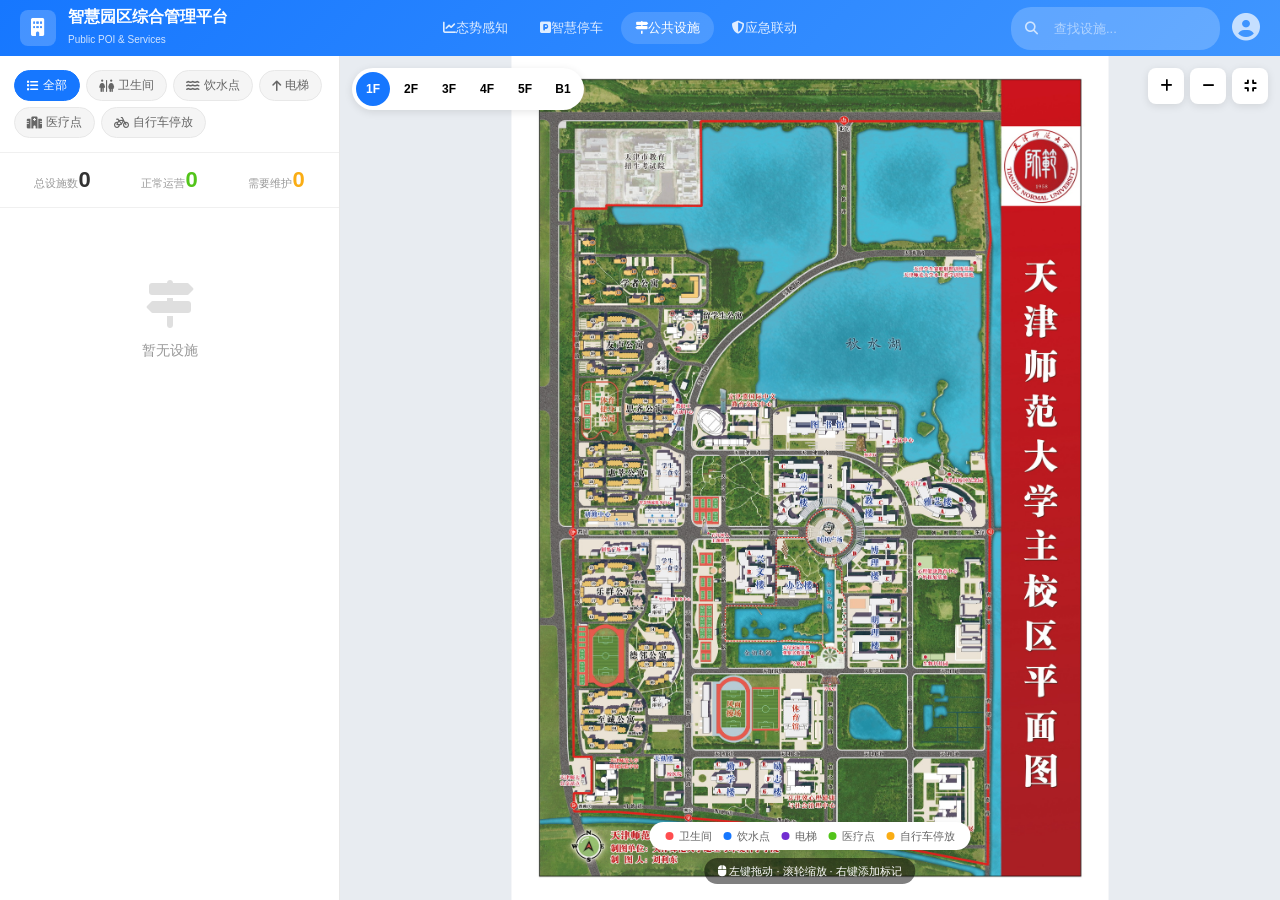
==== facilities.html @ be3532a8 "Initial commit" ====
<!DOCTYPE html>
<html lang="zh-CN">
<head>
    <meta charset="UTF-8">
    <meta name="viewport" content="width=device-width, initial-scale=1.0">
    <title>公共设施检索 - 智慧园区系统</title>
    
    <link rel="stylesheet" href="css/common.css">
    <link rel="stylesheet" href="css/components.css">
    <link rel="stylesheet" href="css/pages/facilities.css">
    
    <link rel="stylesheet" href="https://cdnjs.cloudflare.com/ajax/libs/font-awesome/6.4.0/css/all.min.css">
</head>
<body class="facilities-page">
    <!-- 顶部导航栏 -->
    <header class="app-header">
        <div class="header-left">
            <div class="logo"><i class="fas fa-building"></i></div>
            <div class="header-title">
                <h1>智慧园区综合管理平台</h1>
                <span class="subtitle">Public POI & Services</span>
            </div>
        </div>
        <nav class="header-nav">
            <a href="index.html"><i class="fas fa-chart-line"></i>态势感知</a>
            <a href="parking.html"><i class="fas fa-parking"></i>智慧停车</a>
            <a href="facilities.html" class="active"><i class="fas fa-map-signs"></i>公共设施</a>
            <a href="operator.html"><i class="fas fa-shield-alt"></i>应急联动</a>
        </nav>
        <div class="header-right">
            <div class="search-box">
                <i class="fas fa-search"></i>
                <input type="text" id="searchInput" placeholder="查找设施..." autocomplete="off">
            </div>
            <div class="user-avatar">
                <i class="fas fa-user-circle"></i>
            </div>
        </div>
    </header>
    
    <!-- 主内容区 -->
    <main class="app-main">
        <!-- 左侧设施列表 -->
        <aside class="facilities-sidebar">
            <div class="category-tabs">
                <button class="category-btn active" data-category="all"><i class="fas fa-list"></i>全部</button>
                <button class="category-btn" data-category="toilet"><i class="fas fa-restroom"></i>卫生间</button>
                <button class="category-btn" data-category="water"><i class="fas fa-water"></i>饮水点</button>
                <button class="category-btn" data-category="elevator"><i class="fas fa-arrow-up"></i>电梯</button>
                <button class="category-btn" data-category="medical"><i class="fas fa-hospital"></i>医疗点</button>
                <button class="category-btn" data-category="bike"><i class="fas fa-bicycle"></i>自行车停放</button>
            </div>
            <div class="stats-summary">
                <div class="stat-item"><span class="stat-label">总设施数</span><span class="stat-value" id="totalCount">0</span></div>
                <div class="stat-item"><span class="stat-label">正常运营</span><span class="stat-value success" id="normalCount">0</span></div>
                <div class="stat-item"><span class="stat-label">需要维护</span><span class="stat-value warning" id="maintenanceCount">0</span></div>
            </div>
            <div class="facilities-list" id="facilitiesList"></div>
        </aside>
        
        <!-- 右侧图片区域 -->
        <section class="map-section">
            <div class="map-toolbar-top">
                <div class="floor-switcher">
                    <button class="floor-btn active" data-floor="1">1F</button>
                    <button class="floor-btn" data-floor="2">2F</button>
                    <button class="floor-btn" data-floor="3">3F</button>
                    <button class="floor-btn" data-floor="4">4F</button>
                    <button class="floor-btn" data-floor="5">5F</button>
                    <button class="floor-btn" data-floor="B1">B1</button>
                </div>
                <div class="map-controls">
                    <button class="control-btn" onclick="zoomIn()"><i class="fas fa-plus"></i></button>
                    <button class="control-btn" onclick="zoomOut()"><i class="fas fa-minus"></i></button>
                    <button class="control-btn" onclick="resetView()"><i class="fas fa-compress"></i></button>
                </div>
            </div>
            
            <div id="mapContainer" class="image-container">
                <img id="campusImage" src="assets/images/campus-map.jpg" alt="园区平面图">
                <div id="markersLayer"></div>
                <div class="map-hint">
                    <i class="fas fa-mouse"></i> 左键拖动 · 滚轮缩放 · 右键添加标记
                </div>
            </div>
            
            <div class="map-legend">
                <div class="legend-item"><span class="legend-dot toilet"></span>卫生间</div>
                <div class="legend-item"><span class="legend-dot water"></span>饮水点</div>
                <div class="legend-item"><span class="legend-dot elevator"></span>电梯</div>
                <div class="legend-item"><span class="legend-dot medical"></span>医疗点</div>
                <div class="legend-item"><span class="legend-dot bike"></span>自行车停放</div>
            </div>
        </section>
    </main>
    
    <!-- 模态框 -->
    <div id="facilityModal" class="modal-overlay" style="display:none;">
        <div class="modal">
            <div class="modal-header">
                <h3 id="modalTitle">设施详情</h3>
                <button class="modal-close" onclick="closeFacilityModal()"><i class="fas fa-times"></i></button>
            </div>
            <div class="modal-body" id="modalBody"></div>
            <div class="modal-footer">
                <button class="btn btn-outline" onclick="closeFacilityModal()">关闭</button>
                <button class="btn btn-primary" onclick="navigateToFacility()"><i class="fas fa-route"></i> 导航至此</button>
            </div>
        </div>
    </div>
    
    <div id="toastContainer" class="toast-container"></div>

    <script src="js/pages/facilities.js"></script>
</body>
</html>
---- css/common.css ----
/* ==================== 全局变量 ==================== */
:root {
    /* 主题色 */
    --primary: #1677ff;
    --primary-hover: #4096ff;
    --primary-active: #0958d9;
    --success: #52c41a;
    --warning: #faad14;
    --error: #ff4d4f;
    --info: #1677ff;
    
    /* 中性色 */
    --text-primary: #1f1f1f;
    --text-secondary: #666666;
    --text-tertiary: #999999;
    --text-disabled: #bfbfbf;
    
    /* 背景色 */
    --bg-primary: #ffffff;
    --bg-secondary: #f5f7fa;
    --bg-tertiary: #fafafa;
    --bg-mask: rgba(0, 0, 0, 0.45);
    
    /* 边框 */
    --border-light: #e8e8e8;
    --border-base: #d9d9d9;
    --border-dark: #bfbfbf;
    
    /* 阴影 */
    --shadow-sm: 0 2px 4px rgba(0, 0, 0, 0.04);
    --shadow-base: 0 4px 12px rgba(0, 0, 0, 0.08);
    --shadow-lg: 0 8px 24px rgba(0, 0, 0, 0.12);
    --shadow-xl: 0 12px 32px rgba(0, 0, 0, 0.16);
    
    /* 圆角 */
    --radius-sm: 4px;
    --radius-base: 8px;
    --radius-lg: 12px;
    --radius-xl: 16px;
    --radius-full: 9999px;
    
    /* 间距 */
    --spacing-xs: 4px;
    --spacing-sm: 8px;
    --spacing-base: 16px;
    --spacing-lg: 24px;
    --spacing-xl: 32px;
    --spacing-2xl: 48px;
    
    /* 字体 */
    --font-family: -apple-system, BlinkMacSystemFont, 'Segoe UI', 'PingFang SC', 
                    'Hiragino Sans GB', 'Microsoft YaHei', sans-serif;
    --font-size-xs: 12px;
    --font-size-sm: 14px;
    --font-size-base: 16px;
    --font-size-lg: 18px;
    --font-size-xl: 20px;
    --font-size-2xl: 24px;
    
    /* 动画 */
    --transition-fast: 0.15s;
    --transition-base: 0.3s;
    --transition-slow: 0.5s;
    
    /* 层级 */
    --z-dropdown: 1000;
    --z-sticky: 1020;
    --z-fixed: 1030;
    --z-modal: 1040;
    --z-popover: 1050;
    --z-tooltip: 1060;
    --z-toast: 1070;
}

/* ==================== 重置样式 ==================== */
*,
*::before,
*::after {
    margin: 0;
    padding: 0;
    box-sizing: border-box;
}

html,
body {
    width: 100%;
    height: 100%;
    font-family: var(--font-family);
    font-size: var(--font-size-sm);
    line-height: 1.5;
    color: var(--text-primary);
    background-color: var(--bg-secondary);
    -webkit-font-smoothing: antialiased;
    -moz-osx-font-smoothing: grayscale;
    overflow: hidden;
}

/* ==================== 滚动条 ==================== */
::-webkit-scrollbar {
    width: 6px;
    height: 6px;
}

::-webkit-scrollbar-track {
    background: transparent;
}

::-webkit-scrollbar-thumb {
    background: var(--border-base);
    border-radius: var(--radius-sm);
}

::-webkit-scrollbar-thumb:hover {
    background: var(--border-dark);
}

/* ==================== 排版 ==================== */
h1, h2, h3, h4, h5, h6 {
    font-weight: 600;
    line-height: 1.3;
}

h1 { font-size: var(--font-size-2xl); }
h2 { font-size: var(--font-size-xl); }
h3 { font-size: var(--font-size-lg); }
h4 { font-size: var(--font-size-base); }
h5, h6 { font-size: var(--font-size-sm); }

p {
    margin-bottom: var(--spacing-base);
}

a {
    color: var(--primary);
    text-decoration: none;
    transition: color var(--transition-fast);
}

a:hover {
    color: var(--primary-hover);
}

/* ==================== 布局工具类 ==================== */
.container {
    width: 100%;
    max-width: 1200px;
    margin: 0 auto;
    padding: 0 var(--spacing-base);
}

.flex { display: flex; }
.inline-flex { display: inline-flex; }
.flex-col { flex-direction: column; }
.flex-wrap { flex-wrap: wrap; }
.flex-1 { flex: 1; }
.flex-auto { flex: auto; }
.flex-none { flex: none; }

.items-start { align-items: flex-start; }
.items-center { align-items: center; }
.items-end { align-items: flex-end; }
.items-stretch { align-items: stretch; }

.justify-start { justify-content: flex-start; }
.justify-center { justify-content: center; }
.justify-end { justify-content: flex-end; }
.justify-between { justify-content: space-between; }
.justify-around { justify-content: space-around; }

.gap-xs { gap: var(--spacing-xs); }
.gap-sm { gap: var(--spacing-sm); }
.gap-base { gap: var(--spacing-base); }
.gap-lg { gap: var(--spacing-lg); }
.gap-xl { gap: var(--spacing-xl); }

/* ==================== 间距工具类 ==================== */
.m-0 { margin: 0; }
.m-xs { margin: var(--spacing-xs); }
.m-sm { margin: var(--spacing-sm); }
.m-base { margin: var(--spacing-base); }
.m-lg { margin: var(--spacing-lg); }
.m-xl { margin: var(--spacing-xl); }

.mt-xs { margin-top: var(--spacing-xs); }
.mt-sm { margin-top: var(--spacing-sm); }
.mt-base { margin-top: var(--spacing-base); }
.mt-lg { margin-top: var(--spacing-lg); }
.mt-xl { margin-top: var(--spacing-xl); }

.mb-xs { margin-bottom: var(--spacing-xs); }
.mb-sm { margin-bottom: var(--spacing-sm); }
.mb-base { margin-bottom: var(--spacing-base); }
.mb-lg { margin-bottom: var(--spacing-lg); }
.mb-xl { margin-bottom: var(--spacing-xl); }

.ml-xs { margin-left: var(--spacing-xs); }
.ml-sm { margin-left: var(--spacing-sm); }
.ml-base { margin-left: var(--spacing-base); }
.ml-lg { margin-left: var(--spacing-lg); }
.ml-xl { margin-left: var(--spacing-xl); }

.mr-xs { margin-right: var(--spacing-xs); }
.mr-sm { margin-right: var(--spacing-sm); }
.mr-base { margin-right: var(--spacing-base); }
.mr-lg { margin-right: var(--spacing-lg); }
.mr-xl { margin-right: var(--spacing-xl); }

.p-0 { padding: 0; }
.p-xs { padding: var(--spacing-xs); }
.p-sm { padding: var(--spacing-sm); }
.p-base { padding: var(--spacing-base); }
.p-lg { padding: var(--spacing-lg); }
.p-xl { padding: var(--spacing-xl); }

/* ==================== 文本工具类 ==================== */
.text-left { text-align: left; }
.text-center { text-align: center; }
.text-right { text-align: right; }

.text-primary { color: var(--text-primary); }
.text-secondary { color: var(--text-secondary); }
.text-tertiary { color: var(--text-tertiary); }
.text-disabled { color: var(--text-disabled); }

.text-xs { font-size: var(--font-size-xs); }
.text-sm { font-size: var(--font-size-sm); }
.text-base { font-size: var(--font-size-base); }
.text-lg { font-size: var(--font-size-lg); }
.text-xl { font-size: var(--font-size-xl); }

.font-normal { font-weight: 400; }
.font-medium { font-weight: 500; }
.font-semibold { font-weight: 600; }
.font-bold { font-weight: 700; }

.truncate {
    overflow: hidden;
    text-overflow: ellipsis;
    white-space: nowrap;
}

/* ==================== 背景工具类 ==================== */
.bg-white { background-color: #ffffff; }
.bg-primary { background-color: var(--bg-primary); }
.bg-secondary { background-color: var(--bg-secondary); }
.bg-tertiary { background-color: var(--bg-tertiary); }

.bg-primary-light { background-color: rgba(22, 119, 255, 0.1); }
.bg-success-light { background-color: rgba(82, 196, 26, 0.1); }
.bg-warning-light { background-color: rgba(250, 173, 20, 0.1); }
.bg-error-light { background-color: rgba(255, 77, 79, 0.1); }

/* ==================== 边框工具类 ==================== */
.border { border: 1px solid var(--border-light); }
.border-t { border-top: 1px solid var(--border-light); }
.border-b { border-bottom: 1px solid var(--border-light); }
.border-l { border-left: 1px solid var(--border-light); }
.border-r { border-right: 1px solid var(--border-light); }

.rounded-sm { border-radius: var(--radius-sm); }
.rounded-base { border-radius: var(--radius-base); }
.rounded-lg { border-radius: var(--radius-lg); }
.rounded-xl { border-radius: var(--radius-xl); }
.rounded-full { border-radius: var(--radius-full); }

/* ==================== 阴影工具类 ==================== */
.shadow-sm { box-shadow: var(--shadow-sm); }
.shadow-base { box-shadow: var(--shadow-base); }
.shadow-lg { box-shadow: var(--shadow-lg); }
.shadow-xl { box-shadow: var(--shadow-xl); }

/* ==================== 动画 ==================== */
@keyframes fadeIn {
    from { opacity: 0; }
    to { opacity: 1; }
}

@keyframes slideInUp {
    from {
        opacity: 0;
        transform: translateY(10px);
    }
    to {
        opacity: 1;
        transform: translateY(0);
    }
}

@keyframes slideInDown {
    from {
        opacity: 0;
        transform: translateY(-10px);
    }
    to {
        opacity: 1;
        transform: translateY(0);
    }
}

@keyframes spin {
    from { transform: rotate(0deg); }
    to { transform: rotate(360deg); }
}

@keyframes pulse {
    0%, 100% { opacity: 1; }
    50% { opacity: 0.5; }
}

.animate-fade { animation: fadeIn var(--transition-base) ease; }
.animate-slide-up { animation: slideInUp var(--transition-base) ease; }
.animate-slide-down { animation: slideInDown var(--transition-base) ease; }
.animate-spin { animation: spin 1s linear infinite; }
.animate-pulse { animation: pulse 2s cubic-bezier(0.4, 0, 0.6, 1) infinite; }

/* ==================== 全局加载器 ==================== */
.global-loader {
    position: fixed;
    top: 0;
    left: 0;
    right: 0;
    bottom: 0;
    background: var(--bg-primary);
    display: flex;
    align-items: center;
    justify-content: center;
    z-index: var(--z-modal);
    transition: opacity var(--transition-base);
}

.global-loader.hidden {
    opacity: 0;
    pointer-events: none;
}

.loader-content {
    text-align: center;
}

.spinner {
    width: 50px;
    height: 50px;
    border: 3px solid var(--border-light);
    border-top-color: var(--primary);
    border-radius: 50%;
    animation: spin 0.8s linear infinite;
    margin: 0 auto var(--spacing-base);
}

.loader-text {
    color: var(--text-secondary);
    font-size: var(--font-size-base);
}
---- css/components.css ----
/* 导航菜单 */
.nav-menu {
    display: flex;
    flex-direction: column;
    gap: var(--spacing-xs);
    padding: var(--spacing-sm);
}

.nav-item {
    display: flex;
    align-items: center;
    gap: var(--spacing-md);
    padding: var(--spacing-md);
    border-radius: var(--radius-md);
    color: var(--text-secondary);
    text-decoration: none;
    transition: all 0.2s;
    cursor: pointer;
}

.nav-item:hover {
    background: var(--bg-secondary);
    color: var(--text-primary);
}

.nav-item.active {
    background: rgba(22, 119, 255, 0.08);
    color: var(--primary-color);
    border-right: 3px solid var(--primary-color);
}

.nav-item-icon {
    font-size: 20px;
    width: 24px;
    text-align: center;
}

/* 车辆列表 */
.vehicle-list {
    display: flex;
    flex-direction: column;
    gap: var(--spacing-sm);
}

.vehicle-list-item {
    display: flex;
    align-items: center;
    gap: var(--spacing-md);
    padding: var(--spacing-md);
    background: var(--bg-secondary);
    border-radius: var(--radius-md);
    cursor: pointer;
    transition: all 0.2s;
    border-left: 3px solid transparent;
}

.vehicle-list-item:hover {
    background: var(--bg-tertiary);
    transform: translateX(2px);
}

.vehicle-list-item.active {
    background: rgba(22, 119, 255, 0.04);
    border-left-color: var(--primary-color);
}

.vehicle-color-indicator {
    width: 12px;
    height: 12px;
    border-radius: 50%;
    flex-shrink: 0;
}

.vehicle-info {
    flex: 1;
    min-width: 0;
}

.vehicle-name {
    font-weight: 600;
    margin-bottom: var(--spacing-xs);
}

.vehicle-details {
    font-size: var(--font-size-xs);
    color: var(--text-secondary);
    display: flex;
    gap: var(--spacing-md);
}

/* 报警列表 */
.alarm-list {
    display: flex;
    flex-direction: column;
    gap: var(--spacing-sm);
    max-height: 300px;
    overflow-y: auto;
}

.alarm-item {
    padding: var(--spacing-md);
    background: rgba(255, 77, 79, 0.05);
    border-radius: var(--radius-md);
    border-left: 3px solid var(--error-color);
    animation: slideIn 0.3s ease;
}

.alarm-time {
    font-size: var(--font-size-xs);
    color: var(--text-tertiary);
    margin-bottom: var(--spacing-xs);
}

.alarm-message {
    color: var(--text-primary);
    font-weight: 500;
}

/* 统计卡片 */
.stat-card {
    background: var(--bg-primary);
    border-radius: var(--radius-lg);
    padding: var(--spacing-lg);
    box-shadow: var(--shadow-sm);
    border: 1px solid var(--border-color);
}

.stat-title {
    font-size: var(--font-size-sm);
    color: var(--text-secondary);
    margin-bottom: var(--spacing-sm);
}

.stat-value {
    font-size: 32px;
    font-weight: 700;
    color: var(--text-primary);
    line-height: 1.2;
}

.stat-trend {
    display: flex;
    align-items: center;
    gap: var(--spacing-xs);
    margin-top: var(--spacing-sm);
    font-size: var(--font-size-xs);
}

.stat-trend.up {
    color: var(--success-color);
}

.stat-trend.down {
    color: var(--error-color);
}

/* 搜索框 */
.search-box {
    display: flex;
    align-items: center;
    background: var(--bg-secondary);
    border-radius: var(--radius-lg);
    padding: var(--spacing-xs) var(--spacing-md);
    border: 1px solid var(--border-color);
    transition: all 0.2s;
}

.search-box:focus-within {
    background: var(--bg-primary);
    border-color: var(--primary-color);
    box-shadow: 0 0 0 2px rgba(22, 119, 255, 0.1);
}

.search-box input {
    flex: 1;
    border: none;
    background: transparent;
    padding: var(--spacing-sm);
    font-size: var(--font-size-sm);
    outline: none;
}

.search-box input::placeholder {
    color: var(--text-tertiary);
}

/* 下拉菜单 */
.dropdown {
    position: relative;
    display: inline-block;
}

.dropdown-menu {
    position: absolute;
    top: 100%;
    left: 0;
    z-index: 1000;
    min-width: 160px;
    padding: var(--spacing-xs);
    margin-top: var(--spacing-xs);
    background: var(--bg-primary);
    border-radius: var(--radius-md);
    box-shadow: var(--shadow-lg);
    border: 1px solid var(--border-color);
    display: none;
}

.dropdown.active .dropdown-menu {
    display: block;
}

.dropdown-item {
    display: block;
    padding: var(--spacing-sm) var(--spacing-md);
    color: var(--text-primary);
    text-decoration: none;
    border-radius: var(--radius-sm);
    cursor: pointer;
    transition: all 0.2s;
}

.dropdown-item:hover {
    background: var(--bg-secondary);
}

/* 模态框 */
.modal-overlay {
    position: fixed;
    top: 0;
    left: 0;
    right: 0;
    bottom: 0;
    background: rgba(0, 0, 0, 0.5);
    display: flex;
    align-items: center;
    justify-content: center;
    z-index: 2000;
    animation: fadeIn 0.2s ease;
}

.modal {
    background: var(--bg-primary);
    border-radius: var(--radius-xl);
    box-shadow: var(--shadow-xl);
    max-width: 500px;
    width: 90%;
    max-height: 80vh;
    overflow: hidden;
    animation: slideIn 0.3s ease;
}

.modal-header {
    padding: var(--spacing-lg);
    border-bottom: 1px solid var(--border-color);
    display: flex;
    align-items: center;
    justify-content: space-between;
}

.modal-title {
    font-size: var(--font-size-lg);
    font-weight: 600;
}

.modal-close {
    cursor: pointer;
    font-size: 24px;
    color: var(--text-tertiary);
    transition: color 0.2s;
}

.modal-close:hover {
    color: var(--text-primary);
}

.modal-body {
    padding: var(--spacing-lg);
    overflow-y: auto;
}

.modal-footer {
    padding: var(--spacing-lg);
    border-top: 1px solid var(--border-color);
    display: flex;
    justify-content: flex-end;
    gap: var(--spacing-sm);
}

/* 加载动画 */
.loading-spinner {
    display: inline-block;
    width: 20px;
    height: 20px;
    border: 2px solid var(--border-color);
    border-top-color: var(--primary-color);
    border-radius: 50%;
    animation: spin 0.8s linear infinite;
}

@keyframes spin {
    to { transform: rotate(360deg); }
}

/* 提示消息 */
.toast-container {
    position: fixed;
    top: var(--spacing-lg);
    right: var(--spacing-lg);
    z-index: 3000;
    display: flex;
    flex-direction: column;
    gap: var(--spacing-sm);
}

.toast {
    padding: var(--spacing-md) var(--spacing-lg);
    background: var(--bg-primary);
    border-radius: var(--radius-md);
    box-shadow: var(--shadow-lg);
    border-left: 4px solid;
    animation: slideIn 0.3s ease;
    display: flex;
    align-items: center;
    gap: var(--spacing-md);
    min-width: 300px;
}

.toast-success {
    border-left-color: var(--success-color);
}

.toast-error {
    border-left-color: var(--error-color);
}

.toast-warning {
    border-left-color: var(--warning-color);
}

.toast-info {
    border-left-color: var(--info-color);
}
---- css/pages/facilities.css ----
/* ==================== 设施页面布局 ==================== */
.facilities-page {
    background: #f0f2f5;
    height: 100vh;
    display: flex;
    flex-direction: column;
    overflow: hidden;
}

.facilities-page .app-header {
    background: linear-gradient(135deg, #1677ff 0%, #4096ff 100%);
    border-bottom: none;
    height: 56px;
    display: flex;
    align-items: center;
    justify-content: space-between;
    padding: 0 20px;
    flex-shrink: 0;
}

.facilities-page .app-header .header-title h1,
.facilities-page .app-header .header-title .subtitle {
    color: white;
}

.facilities-page .header-nav a {
    color: rgba(255,255,255,0.85);
    padding: 6px 14px;
    border-radius: 20px;
    text-decoration: none;
    font-size: 13px;
}

.facilities-page .header-nav a:hover,
.facilities-page .header-nav a.active {
    color: white;
    background: rgba(255,255,255,0.15);
}

.header-left { display: flex; align-items: center; gap: 12px; }
.header-nav { display: flex; gap: 4px; }
.header-right { display: flex; align-items: center; gap: 12px; }
.logo { width: 36px; height: 36px; background: rgba(255,255,255,0.2); border-radius: 8px; display: flex; align-items: center; justify-content: center; color: white; font-size: 18px; }
.header-title h1 { font-size: 16px; margin: 0; }
.subtitle { font-size: 10px; opacity: 0.8; }
.search-box { display: flex; align-items: center; background: rgba(255,255,255,0.2); border-radius: 20px; padding: 6px 14px; }
.search-box i { color: rgba(255,255,255,0.7); margin-right: 8px; font-size: 13px; }
.search-box input { border: none; background: transparent; outline: none; color: white; font-size: 13px; width: 160px; }
.search-box input::placeholder { color: rgba(255,255,255,0.5); }
.user-avatar { font-size: 28px; color: rgba(255,255,255,0.7); }

/* 主内容区 */
.app-main {
    flex: 1;
    display: flex;
    overflow: hidden;
}

/* 左侧边栏 */
.facilities-sidebar {
    width: 340px;
    background: white;
    display: flex;
    flex-direction: column;
    border-right: 1px solid #e8e8e8;
    flex-shrink: 0;
}

.category-tabs {
    display: flex;
    flex-wrap: wrap;
    gap: 6px;
    padding: 14px;
    border-bottom: 1px solid #f0f0f0;
}

.category-btn {
    display: flex;
    align-items: center;
    gap: 4px;
    padding: 6px 12px;
    background: #f5f5f5;
    border: 1px solid #e8e8e8;
    border-radius: 20px;
    font-size: 12px;
    color: #666;
    cursor: pointer;
    transition: all 0.2s;
}

.category-btn:hover { background: #e6f4ff; color: #1677ff; }
.category-btn.active { background: #1677ff; color: white; border-color: #1677ff; }

.stats-summary {
    display: flex;
    padding: 14px;
    gap: 10px;
    border-bottom: 1px solid #f0f0f0;
}

.stat-item { flex: 1; text-align: center; }
.stat-label { font-size: 11px; color: #999; }
.stat-value { font-size: 22px; font-weight: 700; color: #333; }
.stat-value.success { color: #52c41a; }
.stat-value.warning { color: #faad14; }

.facilities-list {
    flex: 1;
    overflow-y: auto;
    padding: 12px;
}

.facility-card {
    background: #fafafa;
    border: 1px solid #f0f0f0;
    border-radius: 10px;
    padding: 12px;
    margin-bottom: 8px;
    cursor: pointer;
    transition: all 0.2s;
}

.facility-card:hover {
    box-shadow: 0 2px 8px rgba(0,0,0,0.06);
    border-color: #1677ff;
}

.facility-header {
    display: flex;
    align-items: center;
    gap: 10px;
}

.facility-icon {
    width: 36px;
    height: 36px;
    border-radius: 8px;
    display: flex;
    align-items: center;
    justify-content: center;
    font-size: 16px;
}
.facility-icon.toilet { background: #fff1f0; color: #ff4d4f; }
.facility-icon.water { background: #e6f4ff; color: #1677ff; }
.facility-icon.elevator { background: #f9f0ff; color: #722ed1; }
.facility-icon.medical { background: #f6ffed; color: #52c41a; }
.facility-icon.bike { background: #fffbe6; color: #faad14; }
.facility-icon.classroom { background: #fff7e6; color: #eb6f20; }
.facility-icon.office { background: #f5f5f5; color: #666; }
.facility-icon.shop { background: #e6fffb; color: #13c2c2; }
.facility-icon.stairs { background: #f5f5f5; color: #8c8c8c; }
.facility-icon.exit { background: #fff1f0; color: #f5222d; }

.facility-info { flex: 1; }
.facility-name { font-weight: 600; font-size: 14px; }
.facility-location { font-size: 11px; color: #999; margin-top: 2px; }

.btn-icon { background: none; border: none; cursor: pointer; color: #ccc; font-size: 14px; padding: 4px; }
.btn-icon:hover { color: #ff4d4f; }

.empty-state { text-align: center; padding: 60px 20px; color: #999; }
.empty-state i { font-size: 48px; margin-bottom: 12px; opacity: 0.3; }

/* 右侧图片区域 */
.map-section {
    flex: 1;
    position: relative;
    overflow: hidden;
    background: #e8ecf1;
}

.map-toolbar-top {
    position: absolute;
    top: 12px;
    left: 12px;
    right: 12px;
    z-index: 10;
    display: flex;
    justify-content: space-between;
}

.floor-switcher {
    display: flex;
    gap: 4px;
    background: white;
    padding: 4px;
    border-radius: 24px;
    box-shadow: 0 2px 8px rgba(0,0,0,0.1);
}

.floor-btn {
    width: 34px;
    height: 34px;
    border-radius: 50%;
    border: none;
    background: transparent;
    font-weight: 600;
    font-size: 12px;
    cursor: pointer;
    transition: all 0.2s;
}
.floor-btn:hover { background: #f0f0f0; }
.floor-btn.active { background: #1677ff; color: white; }

.map-controls { display: flex; gap: 6px; }
.control-btn {
    width: 36px;
    height: 36px;
    border-radius: 8px;
    border: none;
    background: white;
    box-shadow: 0 2px 8px rgba(0,0,0,0.1);
    cursor: pointer;
    font-size: 14px;
    display: flex;
    align-items: center;
    justify-content: center;
}
.control-btn:hover { background: #f0f0f0; }

/* 图片容器 */
.image-container {
    width: 100%;
    height: 100%;
    position: relative;
    overflow: hidden;
    cursor: grab;
}

#campusImage {
    position: absolute;
    top: 0;
    left: 0;
    transform-origin: 0 0;
    user-select: none;
    pointer-events: none;
}

#markersLayer {
    position: absolute;
    top: 0;
    left: 0;
    width: 100%;
    height: 100%;
    transform-origin: 0 0;
}

.map-hint {
    position: absolute;
    bottom: 16px;
    left: 50%;
    transform: translateX(-50%);
    background: rgba(0,0,0,0.5);
    color: white;
    padding: 5px 14px;
    border-radius: 16px;
    font-size: 11px;
    pointer-events: none;
    white-space: nowrap;
}

/* 标记 */
.facility-marker {
    position: absolute;
    width: 28px;
    height: 28px;
    border-radius: 50%;
    display: flex;
    align-items: center;
    justify-content: center;
    color: white;
    font-size: 12px;
    cursor: pointer;
    transform: translate(-50%, -50%);
    box-shadow: 0 2px 6px rgba(0,0,0,0.3);
    border: 2px solid white;
    z-index: 5;
    pointer-events: auto;
}
.facility-marker:hover { transform: translate(-50%, -50%) scale(1.2); z-index: 10; }
.facility-marker.selected { transform: translate(-50%, -50%) scale(1.3); box-shadow: 0 0 0 5px rgba(22,119,255,0.3); }

.facility-marker.toilet { background: #ff4d4f; }
.facility-marker.water { background: #1677ff; }
.facility-marker.elevator { background: #722ed1; }
.facility-marker.medical { background: #52c41a; }
.facility-marker.bike { background: #faad14; }
.facility-marker.classroom { background: #eb6f20; }
.facility-marker.office { background: #666; }
.facility-marker.shop { background: #13c2c2; }
.facility-marker.stairs { background: #8c8c8c; }
.facility-marker.exit { background: #f5222d; }

/* 图例 */
.map-legend {
    position: absolute;
    bottom: 50px;
    left: 50%;
    transform: translateX(-50%);
    background: white;
    padding: 6px 16px;
    border-radius: 20px;
    box-shadow: 0 2px 8px rgba(0,0,0,0.1);
    display: flex;
    gap: 12px;
}
.legend-item { display: flex; align-items: center; gap: 5px; font-size: 11px; color: #666; }
.legend-dot { width: 8px; height: 8px; border-radius: 50%; }
.legend-dot.toilet { background: #ff4d4f; }
.legend-dot.water { background: #1677ff; }
.legend-dot.elevator { background: #722ed1; }
.legend-dot.medical { background: #52c41a; }
.legend-dot.bike { background: #faad14; }

/* 模态框 */
.modal-overlay {
    position: fixed;
    top: 0; left: 0; right: 0; bottom: 0;
    background: rgba(0,0,0,0.4);
    display: flex;
    align-items: center;
    justify-content: center;
    z-index: 1000;
}
.modal {
    background: white;
    border-radius: 12px;
    width: 400px;
    max-height: 80vh;
    overflow: hidden;
}
.modal-header {
    display: flex;
    align-items: center;
    justify-content: space-between;
    padding: 16px 20px;
    border-bottom: 1px solid #f0f0f0;
}
.modal-header h3 { margin: 0; font-size: 16px; }
.modal-close { background: none; border: none; cursor: pointer; font-size: 18px; color: #999; }
.modal-body { padding: 20px; }
.modal-footer { padding: 12px 20px; border-top: 1px solid #f0f0f0; display: flex; gap: 8px; justify-content: flex-end; }

.toast-container { position: fixed; top: 20px; right: 20px; z-index: 9999; }
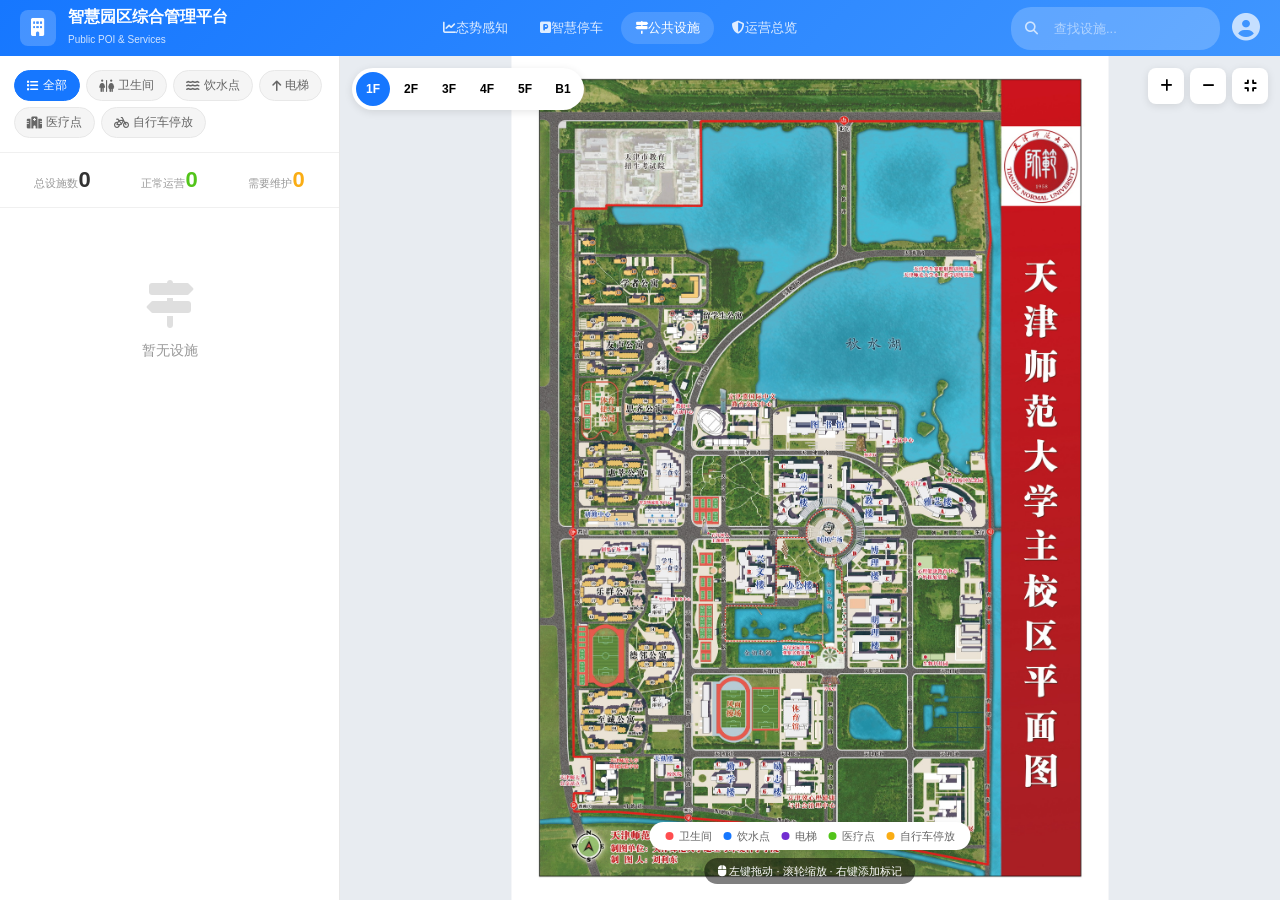
==== commit 3695af21: "update parking AI chat and debug panel" ====
--- a/facilities.html
+++ b/facilities.html
@@ -25,7 +25,7 @@
             <a href="index.html"><i class="fas fa-chart-line"></i>态势感知</a>
             <a href="parking.html"><i class="fas fa-parking"></i>智慧停车</a>
             <a href="facilities.html" class="active"><i class="fas fa-map-signs"></i>公共设施</a>
-            <a href="operator.html"><i class="fas fa-shield-alt"></i>应急联动</a>
+            <a href="operator.html"><i class="fas fa-shield-alt"></i>运营总览</a>
         </nav>
         <div class="header-right">
             <div class="search-box">
